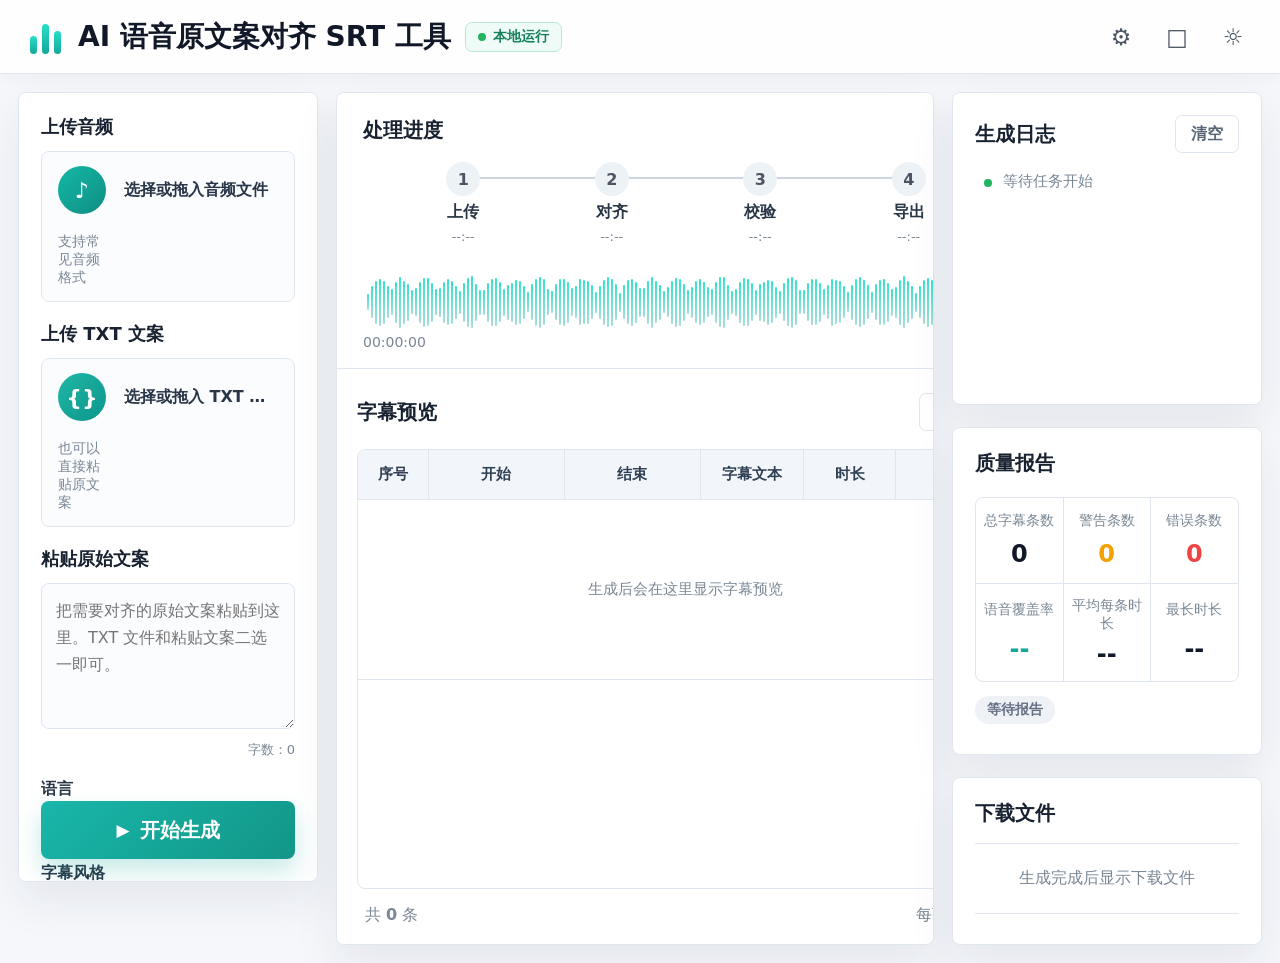
==== static/index.html @ 2daf081f "Refactor web UI to FastAPI" ====
<!doctype html>
<html lang="zh-CN">
<head>
    <meta charset="utf-8">
    <meta name="viewport" content="width=device-width, initial-scale=1">
    <title>AI 语音原文案对齐 SRT 工具</title>
    <link rel="stylesheet" href="/static/styles.css">
</head>
<body>
    <div class="app-shell">
        <header class="topbar">
            <div class="brand">
                <div class="brand-icon" aria-hidden="true">
                    <span></span><span></span><span></span>
                </div>
                <h1>AI 语音原文案对齐 SRT 工具</h1>
                <span class="local-badge"><span></span>本地运行</span>
            </div>
            <div class="top-actions" aria-label="工具栏">
                <button type="button" title="设置" aria-label="设置">⚙</button>
                <button type="button" title="打开工程" aria-label="打开工程">□</button>
                <button type="button" title="主题" aria-label="主题">☼</button>
            </div>
        </header>

        <main class="workspace">
            <aside class="panel input-panel">
                <form id="jobForm">
                    <div class="field-group">
                        <label class="section-title" for="audioInput">上传音频</label>
                        <div class="upload-card" id="audioCard">
                            <input id="audioInput" name="audio_file" type="file" accept="audio/*">
                            <div class="upload-empty" id="audioEmpty">
                                <div class="upload-icon music">♪</div>
                                <strong>选择或拖入音频文件</strong>
                                <span>支持常见音频格式</span>
                            </div>
                            <div class="upload-chosen hidden" id="audioChosen">
                                <div class="file-icon music">♪</div>
                                <div>
                                    <strong id="audioName">未选择音频</strong>
                                    <span id="audioMeta">--</span>
                                </div>
                                <button type="button" class="remove-file" data-clear="audioInput" aria-label="移除音频">×</button>
                            </div>
                        </div>
                    </div>

                    <div class="field-group">
                        <label class="section-title" for="scriptFileInput">上传 TXT 文案</label>
                        <div class="upload-card compact" id="scriptCard">
                            <input id="scriptFileInput" name="script_file" type="file" accept=".txt,text/plain">
                            <div class="upload-empty" id="scriptEmpty">
                                <div class="upload-icon doc">{}</div>
                                <strong>选择或拖入 TXT 文件</strong>
                                <span>也可以直接粘贴原文案</span>
                            </div>
                            <div class="upload-chosen hidden" id="scriptChosen">
                                <div class="file-icon doc">{}</div>
                                <div>
                                    <strong id="scriptName">未选择文案</strong>
                                    <span id="scriptMeta">--</span>
                                </div>
                                <button type="button" class="remove-file" data-clear="scriptFileInput" aria-label="移除文案">×</button>
                            </div>
                        </div>
                    </div>

                    <div class="field-group">
                        <label class="section-title" for="scriptText">粘贴原始文案</label>
                        <textarea id="scriptText" name="script_text" placeholder="把需要对齐的原始文案粘贴到这里。TXT 文件和粘贴文案二选一即可。"></textarea>
                        <div class="textarea-meta">字数：<span id="textCount">0</span></div>
                    </div>

                    <div class="form-grid">
                        <label>
                            <span>语言</span>
                            <select id="languageSelect" name="language"></select>
                        </label>
                        <label>
                            <span>字幕风格</span>
                            <select id="profileSelect" name="subtitle_profile"></select>
                        </label>
                    </div>

                    <details class="advanced" open>
                        <summary>高级设置</summary>
                        <div class="advanced-body">
                            <label class="step-field">
                                <span>最小字幕时长（秒）</span>
                                <div class="stepper">
                                    <button type="button" data-step="-0.1" data-target="minDuration">−</button>
                                    <input id="minDuration" name="min_duration" type="number" min="0.1" step="0.1">
                                    <button type="button" data-step="0.1" data-target="minDuration">＋</button>
                                </div>
                            </label>
                            <label class="step-field">
                                <span>最大字幕时长（秒）</span>
                                <div class="stepper">
                                    <button type="button" data-step="-0.1" data-target="maxDuration">−</button>
                                    <input id="maxDuration" name="max_duration" type="number" min="0.2" step="0.1">
                                    <button type="button" data-step="0.1" data-target="maxDuration">＋</button>
                                </div>
                            </label>
                            <label class="step-field">
                                <span>每行最大字符数</span>
                                <div class="stepper">
                                    <button type="button" data-step="-1" data-target="maxChars">−</button>
                                    <input id="maxChars" name="max_chars_per_line" type="number" min="1" step="1">
                                    <button type="button" data-step="1" data-target="maxChars">＋</button>
                                </div>
                            </label>
                            <label class="check-row">
                                <input id="generateVtt" name="generate_vtt" type="checkbox">
                                <span>生成 VTT</span>
                            </label>
                            <label class="check-row">
                                <input id="preservePunctuation" name="preserve_punctuation" type="checkbox">
                                <span>保留标点</span>
                            </label>
                        </div>
                    </details>

                    <button class="primary-action" id="submitButton" type="submit">
                        <span class="play-icon">▶</span>
                        开始生成
                    </button>
                </form>
            </aside>

            <section class="panel main-panel">
                <div class="process-card">
                    <div class="panel-header">
                        <h2>处理进度</h2>
                        <span id="statusText">等待上传</span>
                    </div>
                    <div class="steps" aria-label="处理步骤">
                        <div class="step" data-step-name="upload">
                            <div class="step-dot">1</div>
                            <strong>上传</strong>
                            <span id="uploadTime">--:--</span>
                        </div>
                        <div class="step" data-step-name="align">
                            <div class="step-dot">2</div>
                            <strong>对齐</strong>
                            <span id="alignTime">--:--</span>
                        </div>
                        <div class="step" data-step-name="validate">
                            <div class="step-dot">3</div>
                            <strong>校验</strong>
                            <span>--:--</span>
                        </div>
                        <div class="step" data-step-name="export">
                            <div class="step-dot">4</div>
                            <strong>导出</strong>
                            <span>--:--</span>
                        </div>
                    </div>
                    <div class="waveform" aria-hidden="true" id="waveform"></div>
                    <div class="timebar">
                        <span>00:00:00</span>
                        <span id="audioDuration">--:--</span>
                    </div>
                </div>

                <div class="preview-card">
                    <div class="panel-header">
                        <h2>字幕预览</h2>
                        <button type="button" id="refreshButton" class="secondary-action">刷新预览</button>
                    </div>
                    <div class="table-wrap">
                        <table>
                            <thead>
                                <tr>
                                    <th>序号</th>
                                    <th>开始</th>
                                    <th>结束</th>
                                    <th>字幕文本</th>
                                    <th>时长</th>
                                    <th>异常</th>
                                </tr>
                            </thead>
                            <tbody id="previewBody">
                                <tr class="empty-row">
                                    <td colspan="6">生成后会在这里显示字幕预览</td>
                                </tr>
                            </tbody>
                        </table>
                    </div>
                    <div class="table-footer">
                        <span>共 <strong id="rowCount">0</strong> 条</span>
                        <span>每页行数 <strong>50</strong></span>
                    </div>
                </div>
            </section>

            <aside class="panel output-panel">
                <section class="side-card">
                    <div class="panel-header">
                        <h2>生成日志</h2>
                        <button type="button" id="clearLogs" class="mini-button">清空</button>
                    </div>
                    <ol class="log-list" id="logList">
                        <li class="muted">等待任务开始</li>
                    </ol>
                </section>

                <section class="side-card">
                    <h2>质量报告</h2>
                    <div class="quality-grid" id="qualityGrid">
                        <div><span>总字幕条数</span><strong>0</strong></div>
                        <div><span>警告条数</span><strong>0</strong></div>
                        <div><span>错误条数</span><strong>0</strong></div>
                        <div><span>语音覆盖率</span><strong>--</strong></div>
                        <div><span>平均每条时长</span><strong>--</strong></div>
                        <div><span>最长时长</span><strong>--</strong></div>
                    </div>
                    <span class="pass-badge" id="qualityBadge">等待报告</span>
                </section>

                <section class="side-card">
                    <h2>下载文件</h2>
                    <div class="download-list" id="downloadList">
                        <div class="empty-download">生成完成后显示下载文件</div>
                    </div>
                </section>
            </aside>
        </main>
    </div>

    <script src="/static/app.js"></script>
</body>
</html>
---- static/styles.css ----
:root {
    --bg: #f5f7fb;
    --panel: #ffffff;
    --panel-soft: #fbfcfe;
    --line: #e0e6ee;
    --line-strong: #ccd6e1;
    --text: #1c2733;
    --muted: #7a8795;
    --accent: #14a79a;
    --accent-dark: #0f8177;
    --accent-soft: #e6f8f5;
    --green: #22b45f;
    --warning: #f59f00;
    --danger: #ef4444;
    --purple: #8b5cf6;
    --blue: #3b9df2;
    --shadow: 0 18px 46px rgba(25, 39, 54, 0.08);
}

* {
    box-sizing: border-box;
}

body {
    margin: 0;
    min-width: 1180px;
    background: var(--bg);
    color: var(--text);
    font-family: Inter, ui-sans-serif, system-ui, -apple-system, BlinkMacSystemFont, "Segoe UI", sans-serif;
}

button,
input,
select,
textarea {
    font: inherit;
}

button {
    cursor: pointer;
}

.app-shell {
    min-height: 100vh;
}

.topbar {
    display: flex;
    align-items: center;
    justify-content: space-between;
    height: 74px;
    padding: 0 30px;
    border-bottom: 1px solid var(--line);
    background: rgba(255, 255, 255, 0.94);
    box-shadow: 0 2px 18px rgba(20, 36, 52, 0.05);
}

.brand {
    display: flex;
    align-items: center;
    gap: 14px;
}

.brand-icon {
    display: flex;
    align-items: flex-end;
    gap: 5px;
    width: 34px;
    height: 34px;
}

.brand-icon span {
    width: 7px;
    border-radius: 999px;
    background: linear-gradient(180deg, #26dfca, var(--accent));
}

.brand-icon span:nth-child(1) { height: 18px; }
.brand-icon span:nth-child(2) { height: 30px; }
.brand-icon span:nth-child(3) { height: 23px; }

.brand h1 {
    margin: 0;
    color: #111827;
    font-size: 28px;
    font-weight: 780;
    letter-spacing: 0;
}

.local-badge {
    display: inline-flex;
    align-items: center;
    gap: 7px;
    padding: 5px 12px;
    border: 1px solid #b9e6db;
    border-radius: 7px;
    background: #effbf7;
    color: #16815d;
    font-size: 14px;
    font-weight: 720;
}

.local-badge span {
    width: 8px;
    height: 8px;
    border-radius: 999px;
    background: var(--green);
}

.top-actions {
    display: flex;
    align-items: center;
    gap: 22px;
}

.top-actions button {
    width: 34px;
    height: 34px;
    border: 0;
    background: transparent;
    color: #4b5563;
    font-size: 23px;
}

.workspace {
    display: grid;
    grid-template-columns: minmax(300px, 0.82fr) minmax(480px, 1.7fr) minmax(300px, 0.88fr);
    gap: 18px;
    padding: 18px;
}

.panel,
.side-card,
.process-card,
.preview-card {
    border: 1px solid var(--line);
    border-radius: 8px;
    background: var(--panel);
    box-shadow: var(--shadow);
}

.panel {
    min-width: 0;
    padding: 22px;
}

.input-panel {
    max-height: calc(100vh - 110px);
    overflow: auto;
}

.panel h2,
.section-title {
    display: block;
    margin: 0 0 12px;
    color: #182230;
    font-size: 18px;
    font-weight: 760;
}

.field-group {
    margin-bottom: 20px;
}

.upload-card {
    position: relative;
    min-height: 82px;
    border: 1px solid var(--line);
    border-radius: 8px;
    background: var(--panel-soft);
    transition: border-color 0.16s ease, box-shadow 0.16s ease;
}

.upload-card.compact {
    min-height: 82px;
}

.upload-card:hover,
.upload-card.dragging {
    border-color: #95d8d1;
    box-shadow: 0 0 0 4px var(--accent-soft);
}

.upload-card input[type="file"] {
    position: absolute;
    inset: 0;
    opacity: 0;
    cursor: pointer;
}

.upload-empty,
.upload-chosen {
    display: grid;
    grid-template-columns: 52px minmax(0, 1fr) 30px;
    align-items: center;
    gap: 14px;
    min-height: 82px;
    padding: 14px 16px;
}

.upload-empty {
    grid-template-columns: 52px minmax(0, 1fr);
}

.upload-empty strong,
.upload-chosen strong {
    display: block;
    overflow: hidden;
    color: #283647;
    font-size: 16px;
    font-weight: 760;
    text-overflow: ellipsis;
    white-space: nowrap;
}

.upload-empty span,
.upload-chosen span {
    display: block;
    margin-top: 5px;
    color: var(--muted);
    font-size: 14px;
}

.upload-icon,
.file-icon {
    display: grid;
    place-items: center;
    width: 48px;
    height: 48px;
    border-radius: 50%;
    color: #ffffff;
    font-size: 22px;
    font-weight: 800;
}

.music {
    background: linear-gradient(135deg, #13b9a6, #108d83);
}

.doc {
    background: linear-gradient(135deg, #20b7a6, #0d958b);
}

.remove-file {
    position: relative;
    z-index: 2;
    width: 30px;
    height: 30px;
    border: 0;
    background: transparent;
    color: #8a94a2;
    font-size: 26px;
}

.hidden {
    display: none !important;
}

textarea {
    width: 100%;
    min-height: 146px;
    resize: vertical;
    padding: 13px 14px;
    border: 1px solid var(--line);
    border-radius: 8px;
    background: var(--panel-soft);
    color: var(--text);
    line-height: 1.7;
    outline: none;
}

textarea:focus,
select:focus,
input:focus {
    border-color: var(--accent);
    box-shadow: 0 0 0 4px var(--accent-soft);
}

.textarea-meta {
    margin-top: 8px;
    color: var(--muted);
    font-size: 13px;
    text-align: right;
}

.form-grid {
    display: grid;
    grid-template-columns: 1fr;
    gap: 13px;
    margin-bottom: 18px;
}

.form-grid label,
.step-field {
    display: grid;
    grid-template-columns: 1fr;
    gap: 8px;
    color: #283647;
    font-weight: 720;
}

select,
.stepper input {
    height: 42px;
    border: 1px solid var(--line);
    border-radius: 7px;
    background: #ffffff;
    color: var(--text);
    outline: none;
}

select {
    padding: 0 12px;
}

.advanced {
    margin-bottom: 18px;
    border: 1px solid var(--line);
    border-radius: 8px;
    background: var(--panel-soft);
}

.advanced summary {
    display: flex;
    align-items: center;
    justify-content: space-between;
    min-height: 45px;
    padding: 0 14px;
    color: #283647;
    font-size: 16px;
    font-weight: 760;
    cursor: pointer;
}

.advanced-body {
    display: grid;
    gap: 14px;
    padding: 0 14px 14px;
}

.stepper {
    display: grid;
    grid-template-columns: 42px 1fr 42px;
    overflow: hidden;
    border: 1px solid var(--line);
    border-radius: 7px;
    background: #ffffff;
}

.stepper button,
.stepper input {
    height: 38px;
    border: 0;
    border-radius: 0;
    background: #ffffff;
    text-align: center;
}

.stepper button {
    color: #6b7280;
    font-size: 18px;
}

.stepper button:hover {
    background: #f0f5f8;
}

.stepper input {
    border-right: 1px solid var(--line);
    border-left: 1px solid var(--line);
}

.check-row {
    display: flex;
    align-items: center;
    gap: 10px;
    color: #283647;
    font-size: 15px;
    font-weight: 720;
}

.check-row input {
    width: 19px;
    height: 19px;
    accent-color: var(--accent);
}

.primary-action {
    position: sticky;
    bottom: 0;
    z-index: 3;
    display: flex;
    align-items: center;
    justify-content: center;
    gap: 10px;
    width: 100%;
    min-height: 58px;
    border: 0;
    border-radius: 8px;
    background: linear-gradient(135deg, #18b7aa, #129687);
    color: #ffffff;
    font-size: 20px;
    font-weight: 780;
    box-shadow: 0 12px 24px rgba(20, 167, 154, 0.24);
}

.primary-action:disabled {
    cursor: wait;
    opacity: 0.65;
}

.play-icon {
    font-size: 17px;
}

.main-panel {
    display: grid;
    grid-template-rows: auto minmax(0, 1fr);
    gap: 0;
    padding: 0;
    overflow: hidden;
}

.process-card {
    border-width: 0 0 1px;
    border-radius: 8px 8px 0 0;
    box-shadow: none;
    padding: 24px 26px 18px;
}

.panel-header {
    display: flex;
    align-items: center;
    justify-content: space-between;
    gap: 12px;
    margin-bottom: 18px;
}

.panel-header h2,
.side-card h2 {
    margin: 0;
    font-size: 20px;
    font-weight: 780;
}

.panel-header span {
    color: var(--muted);
    font-size: 14px;
}

.steps {
    display: grid;
    grid-template-columns: repeat(4, 1fr);
    gap: 0;
    margin: 10px 26px 26px;
}

.step {
    position: relative;
    display: grid;
    justify-items: center;
    gap: 6px;
    color: #596777;
}

.step::before {
    content: "";
    position: absolute;
    top: 15px;
    left: -50%;
    width: 100%;
    height: 2px;
    background: var(--line-strong);
}

.step:first-child::before {
    display: none;
}

.step-dot {
    position: relative;
    z-index: 1;
    display: grid;
    place-items: center;
    width: 34px;
    height: 34px;
    border-radius: 50%;
    background: #edf2f7;
    color: #4b5563;
    font-weight: 800;
}

.step strong {
    color: #283647;
    font-size: 16px;
}

.step span {
    color: var(--muted);
    font-size: 13px;
}

.step.complete::before,
.step.active::before {
    background: linear-gradient(90deg, var(--green), var(--accent));
}

.step.complete .step-dot {
    background: var(--green);
    color: #ffffff;
}

.step.active .step-dot {
    background: var(--accent);
    color: #ffffff;
    box-shadow: 0 0 0 6px var(--accent-soft);
}

.step.error .step-dot {
    background: var(--danger);
    color: #ffffff;
}

.waveform {
    display: flex;
    align-items: center;
    gap: 2px;
    height: 64px;
    padding: 0 4px;
    overflow: hidden;
}

.waveform span {
    flex: 1;
    min-width: 2px;
    border-radius: 99px;
    background: linear-gradient(180deg, rgba(38, 223, 202, 0.92), rgba(20, 167, 154, 0.38));
}

.timebar {
    display: flex;
    justify-content: space-between;
    color: var(--muted);
    font-size: 14px;
}

.preview-card {
    border: 0;
    border-radius: 0;
    box-shadow: none;
    min-height: 0;
    padding: 24px 20px 18px;
}

.secondary-action,
.mini-button {
    min-height: 38px;
    padding: 0 15px;
    border: 1px solid var(--line);
    border-radius: 7px;
    background: #ffffff;
    color: #596777;
    font-weight: 720;
}

.secondary-action:hover,
.mini-button:hover {
    border-color: #9edbd4;
    color: var(--accent-dark);
}

.table-wrap {
    overflow: auto;
    border: 1px solid var(--line);
    border-radius: 8px;
    max-height: calc(100vh - 390px);
    min-height: 440px;
}

table {
    width: 100%;
    border-collapse: collapse;
    table-layout: fixed;
}

th,
td {
    padding: 15px 12px;
    border-bottom: 1px solid var(--line);
    border-right: 1px solid var(--line);
    vertical-align: middle;
}

th {
    position: sticky;
    top: 0;
    z-index: 1;
    background: #f2f6fa;
    color: #314155;
    font-size: 15px;
    font-weight: 780;
}

td {
    color: #2d3748;
    font-size: 15px;
    line-height: 1.55;
}

th:nth-child(1), td:nth-child(1) { width: 70px; text-align: center; }
th:nth-child(2), td:nth-child(2),
th:nth-child(3), td:nth-child(3) { width: 136px; }
th:nth-child(5), td:nth-child(5) { width: 92px; text-align: center; }
th:nth-child(6), td:nth-child(6) { width: 118px; text-align: center; }

tbody tr:nth-child(even) td {
    background: #fbfdff;
}

.warning-row td {
    background: #fff8e8 !important;
}

.warning-chip {
    display: inline-flex;
    padding: 5px 9px;
    border: 1px solid #ffd280;
    border-radius: 6px;
    background: #fff7e6;
    color: #d97706;
    font-size: 13px;
    font-weight: 760;
}

.empty-row td {
    height: 180px;
    color: var(--muted);
    text-align: center;
}

.table-footer {
    display: flex;
    justify-content: space-between;
    padding: 16px 8px 0;
    color: var(--muted);
}

.output-panel {
    display: grid;
    grid-template-rows: minmax(300px, 0.95fr) auto auto;
    gap: 22px;
    padding: 0;
    background: transparent;
    border: 0;
    box-shadow: none;
}

.side-card {
    padding: 22px;
}

.log-list {
    display: grid;
    gap: 12px;
    max-height: 330px;
    margin: 0;
    padding: 0 8px 0 4px;
    overflow: auto;
    list-style: none;
}

.log-list li {
    position: relative;
    padding-left: 24px;
    color: #4b5563;
    font-size: 15px;
    line-height: 1.45;
}

.log-list li::before {
    content: "";
    position: absolute;
    top: 8px;
    left: 5px;
    width: 8px;
    height: 8px;
    border-radius: 50%;
    background: var(--green);
}

.log-list .muted {
    color: var(--muted);
}

.quality-grid {
    display: grid;
    grid-template-columns: repeat(3, 1fr);
    margin-top: 20px;
    border: 1px solid var(--line);
    border-radius: 8px;
    overflow: hidden;
}

.quality-grid div {
    min-height: 86px;
    display: grid;
    place-items: center;
    gap: 7px;
    padding: 13px 8px;
    border-right: 1px solid var(--line);
    border-bottom: 1px solid var(--line);
    text-align: center;
}

.quality-grid div:nth-child(3n) {
    border-right: 0;
}

.quality-grid div:nth-last-child(-n + 3) {
    border-bottom: 0;
}

.quality-grid span {
    color: var(--muted);
    font-size: 14px;
}

.quality-grid strong {
    color: #111827;
    font-size: 24px;
    font-weight: 800;
}

.quality-grid div:nth-child(2) strong {
    color: var(--warning);
}

.quality-grid div:nth-child(3) strong {
    color: var(--danger);
}

.quality-grid div:nth-child(4) strong {
    color: var(--accent);
}

.pass-badge {
    display: inline-flex;
    margin-top: 14px;
    padding: 5px 12px;
    border-radius: 999px;
    background: #eef2f6;
    color: #667085;
    font-size: 14px;
    font-weight: 760;
}

.pass-badge.pass {
    background: #eaf8ef;
    color: #16815d;
}

.pass-badge.warn {
    background: #fff5df;
    color: #a16207;
}

.download-list {
    display: grid;
    margin-top: 16px;
    border-top: 1px solid var(--line);
}

.download-item,
.empty-download {
    display: grid;
    grid-template-columns: 44px minmax(0, 1fr) 42px;
    align-items: center;
    gap: 12px;
    min-height: 70px;
    border-bottom: 1px solid var(--line);
}

.empty-download {
    grid-template-columns: 1fr;
    color: var(--muted);
    text-align: center;
}

.download-icon {
    display: grid;
    place-items: center;
    width: 38px;
    height: 42px;
    border-radius: 7px;
    color: #ffffff;
    font-size: 12px;
    font-weight: 860;
}

.download-icon.srt { background: var(--purple); }
.download-icon.vtt { background: #21bf55; }
.download-icon.quality_report { background: var(--blue); }
.download-icon.alignment { background: #f59e0b; }

.download-name {
    overflow: hidden;
    color: #283647;
    font-weight: 780;
    text-overflow: ellipsis;
    white-space: nowrap;
}

.download-meta {
    margin-top: 3px;
    color: var(--muted);
    font-size: 13px;
}

.download-link {
    display: grid;
    place-items: center;
    width: 38px;
    height: 38px;
    border: 1px solid var(--line);
    border-radius: 7px;
    color: #4b5563;
    text-decoration: none;
    font-size: 22px;
}

.download-link:hover {
    border-color: var(--accent);
    color: var(--accent-dark);
}

.error-banner {
    margin-bottom: 14px;
    padding: 12px 14px;
    border: 1px solid #fecaca;
    border-radius: 8px;
    background: #fff1f2;
    color: #b91c1c;
    font-weight: 720;
}

@media (max-width: 1050px) {
    body {
        min-width: 0;
    }

    .workspace {
        grid-template-columns: 1fr;
    }

    .table-wrap {
        max-height: none;
    }
}
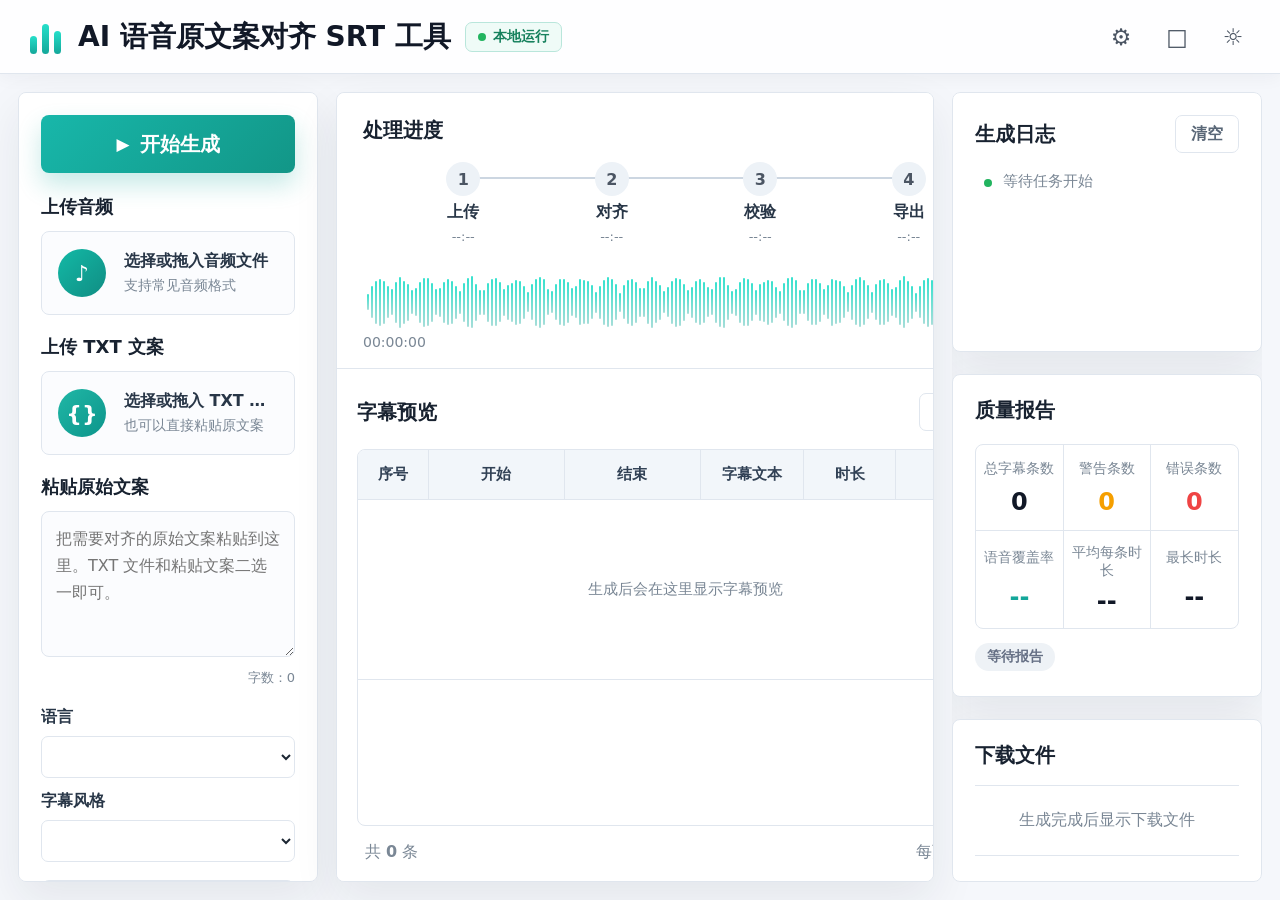
==== commit 63b6207c: "fix: 优化音频下载命名与 stable-ts 自动识别" ====
--- a/static/index.html
+++ b/static/index.html
@@ -26,14 +26,21 @@
         <main class="workspace">
             <aside class="panel input-panel">
                 <form id="jobForm">
+                    <button class="primary-action" id="submitButton" type="submit">
+                        <span class="play-icon">▶</span>
+                        开始生成
+                    </button>
+
                     <div class="field-group">
                         <label class="section-title" for="audioInput">上传音频</label>
                         <div class="upload-card" id="audioCard">
                             <input id="audioInput" name="audio_file" type="file" accept="audio/*">
                             <div class="upload-empty" id="audioEmpty">
                                 <div class="upload-icon music">♪</div>
-                                <strong>选择或拖入音频文件</strong>
-                                <span>支持常见音频格式</span>
+                                <div class="upload-copy">
+                                    <strong>选择或拖入音频文件</strong>
+                                    <span>支持常见音频格式</span>
+                                </div>
                             </div>
                             <div class="upload-chosen hidden" id="audioChosen">
                                 <div class="file-icon music">♪</div>
@@ -52,8 +59,10 @@
                             <input id="scriptFileInput" name="script_file" type="file" accept=".txt,text/plain">
                             <div class="upload-empty" id="scriptEmpty">
                                 <div class="upload-icon doc">{}</div>
-                                <strong>选择或拖入 TXT 文件</strong>
-                                <span>也可以直接粘贴原文案</span>
+                                <div class="upload-copy">
+                                    <strong>选择或拖入 TXT 文件</strong>
+                                    <span>也可以直接粘贴原文案</span>
+                                </div>
                             </div>
                             <div class="upload-chosen hidden" id="scriptChosen">
                                 <div class="file-icon doc">{}</div>
@@ -121,10 +130,6 @@
                         </div>
                     </details>
 
-                    <button class="primary-action" id="submitButton" type="submit">
-                        <span class="play-icon">▶</span>
-                        开始生成
-                    </button>
                 </form>
             </aside>
 
@@ -195,7 +200,7 @@
             </section>
 
             <aside class="panel output-panel">
-                <section class="side-card">
+                <section class="side-card log-card">
                     <div class="panel-header">
                         <h2>生成日志</h2>
                         <button type="button" id="clearLogs" class="mini-button">清空</button>
--- a/static/styles.css
+++ b/static/styles.css
@@ -21,9 +21,15 @@
     box-sizing: border-box;
 }
 
+html {
+    height: 100%;
+}
+
 body {
     margin: 0;
+    height: 100%;
     min-width: 1180px;
+    overflow: hidden;
     background: var(--bg);
     color: var(--text);
     font-family: Inter, ui-sans-serif, system-ui, -apple-system, BlinkMacSystemFont, "Segoe UI", sans-serif;
@@ -41,7 +47,10 @@
 }
 
 .app-shell {
-    min-height: 100vh;
+    display: grid;
+    grid-template-rows: 74px minmax(0, 1fr);
+    height: 100vh;
+    overflow: hidden;
 }
 
 .topbar {
@@ -125,8 +134,11 @@
 .workspace {
     display: grid;
     grid-template-columns: minmax(300px, 0.82fr) minmax(480px, 1.7fr) minmax(300px, 0.88fr);
+    align-items: stretch;
     gap: 18px;
+    min-height: 0;
     padding: 18px;
+    overflow: hidden;
 }
 
 .panel,
@@ -141,12 +153,14 @@
 
 .panel {
     min-width: 0;
+    min-height: 0;
+    height: 100%;
     padding: 22px;
 }
 
 .input-panel {
-    max-height: calc(100vh - 110px);
-    overflow: auto;
+    overflow-y: auto;
+    overflow-x: hidden;
 }
 
 .panel h2,
@@ -202,6 +216,10 @@
     grid-template-columns: 52px minmax(0, 1fr);
 }
 
+.upload-copy {
+    min-width: 0;
+}
+
 .upload-empty strong,
 .upload-chosen strong {
     display: block;
@@ -216,9 +234,12 @@
 .upload-empty span,
 .upload-chosen span {
     display: block;
+    overflow: hidden;
     margin-top: 5px;
     color: var(--muted);
     font-size: 14px;
+    text-overflow: ellipsis;
+    white-space: nowrap;
 }
 
 .upload-icon,
@@ -386,9 +407,6 @@
 }
 
 .primary-action {
-    position: sticky;
-    bottom: 0;
-    z-index: 3;
     display: flex;
     align-items: center;
     justify-content: center;
@@ -402,6 +420,7 @@
     font-size: 20px;
     font-weight: 780;
     box-shadow: 0 12px 24px rgba(20, 167, 154, 0.24);
+    margin-bottom: 22px;
 }
 
 .primary-action:disabled {
@@ -545,6 +564,8 @@
 }
 
 .preview-card {
+    display: grid;
+    grid-template-rows: auto minmax(0, 1fr) auto;
     border: 0;
     border-radius: 0;
     box-shadow: none;
@@ -573,8 +594,7 @@
     overflow: auto;
     border: 1px solid var(--line);
     border-radius: 8px;
-    max-height: calc(100vh - 390px);
-    min-height: 440px;
+    min-height: 0;
 }
 
 table {
@@ -647,25 +667,37 @@
 
 .output-panel {
     display: grid;
-    grid-template-rows: minmax(300px, 0.95fr) auto auto;
+    grid-template-rows: minmax(260px, 0.95fr) auto auto;
     gap: 22px;
     padding: 0;
     background: transparent;
     border: 0;
     box-shadow: none;
+    overflow-y: auto;
+    overflow-x: hidden;
 }
 
 .side-card {
     padding: 22px;
 }
 
+.log-card {
+    display: grid;
+    grid-template-rows: auto minmax(0, 1fr);
+    min-height: 260px;
+    overflow: hidden;
+}
+
 .log-list {
     display: grid;
+    align-content: start;
     gap: 12px;
-    max-height: 330px;
+    min-height: 0;
+    max-height: none;
     margin: 0;
     padding: 0 8px 0 4px;
-    overflow: auto;
+    overflow-y: auto;
+    overflow-x: hidden;
     list-style: none;
 }
 
@@ -675,6 +707,8 @@
     color: #4b5563;
     font-size: 15px;
     line-height: 1.45;
+    overflow-wrap: anywhere;
+    word-break: break-word;
 }
 
 .log-list li::before {
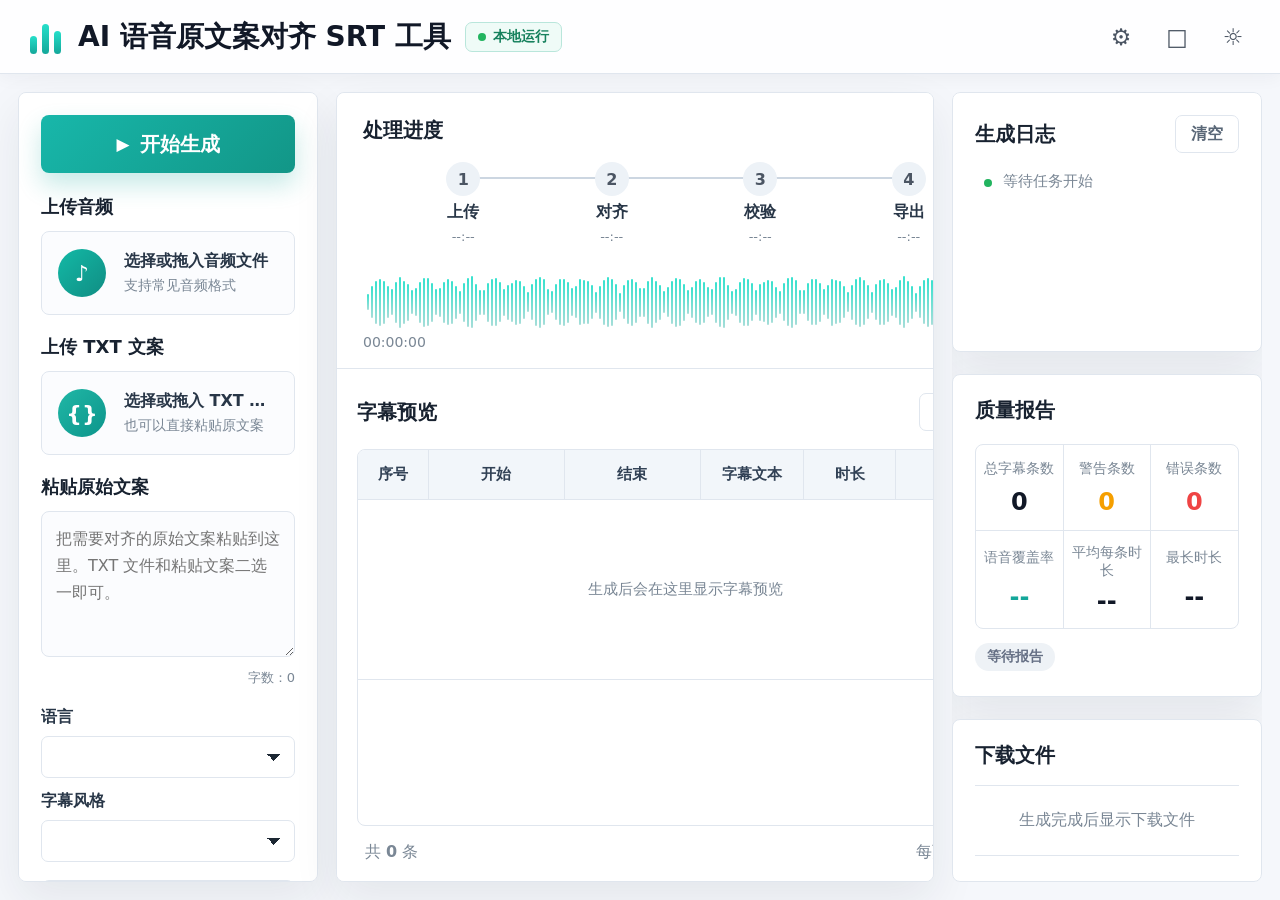
==== commit 5da80c21: "fix: 强制手动选择语言并移除自动识别" ====
--- a/static/index.html
+++ b/static/index.html
@@ -84,7 +84,7 @@
                     <div class="form-grid">
                         <label>
                             <span>语言</span>
-                            <select id="languageSelect" name="language"></select>
+                            <select id="languageSelect" name="language" required></select>
                         </label>
                         <label>
                             <span>字幕风格</span>
--- a/static/styles.css
+++ b/static/styles.css
@@ -331,7 +331,12 @@
 }
 
 select {
-    padding: 0 12px;
+    appearance: none;
+    padding: 0 40px 0 12px;
+    background-image: linear-gradient(45deg, transparent 50%, #1c2733 50%), linear-gradient(135deg, #1c2733 50%, transparent 50%);
+    background-position: calc(100% - 20px) 50%, calc(100% - 13px) 50%;
+    background-size: 7px 7px, 7px 7px;
+    background-repeat: no-repeat;
 }
 
 .advanced {
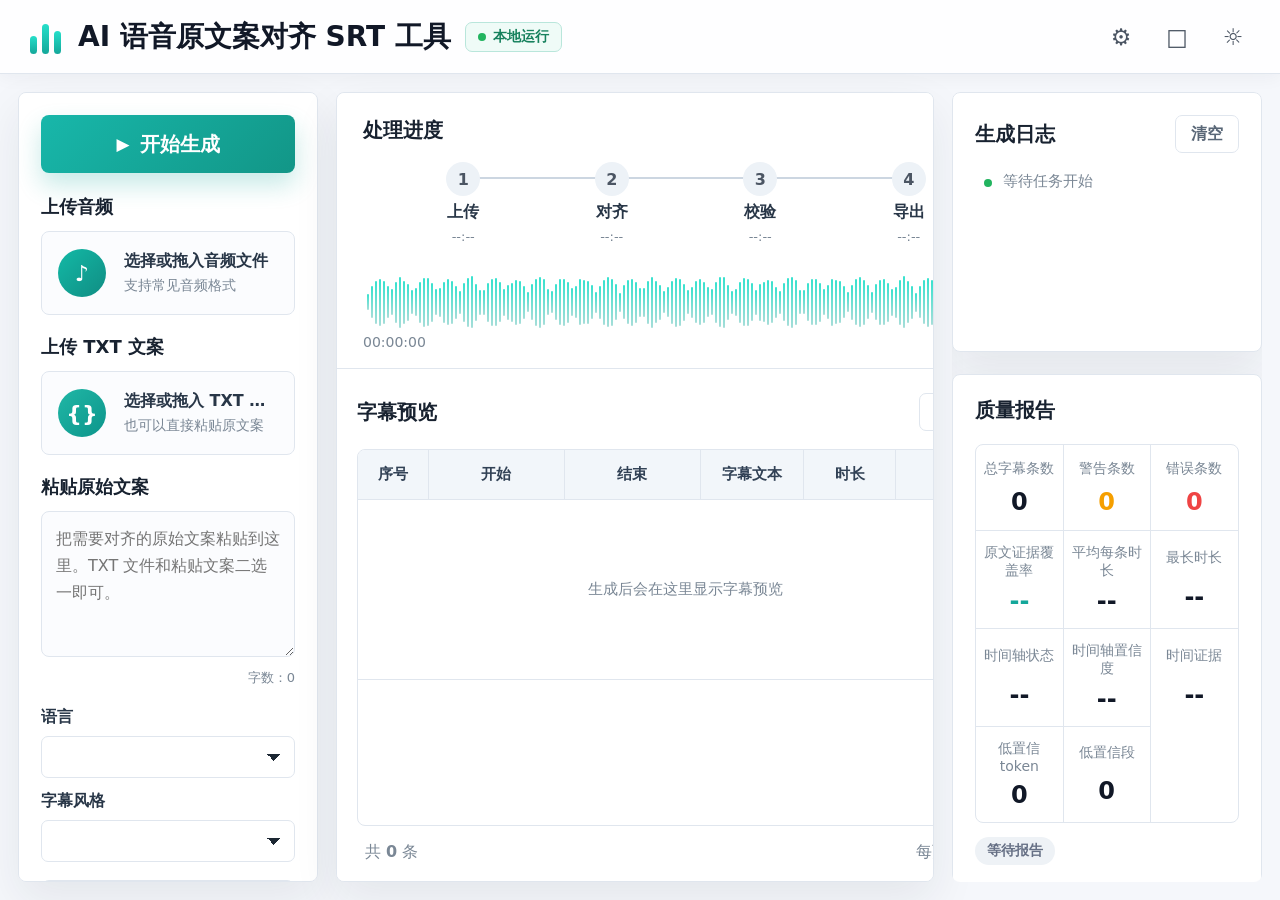
==== commit 64bb678f: "feat: 增加严格原文映射与质量门禁对齐流程" ====
--- a/static/index.html
+++ b/static/index.html
@@ -216,9 +216,14 @@
                         <div><span>总字幕条数</span><strong>0</strong></div>
                         <div><span>警告条数</span><strong>0</strong></div>
                         <div><span>错误条数</span><strong>0</strong></div>
-                        <div><span>语音覆盖率</span><strong>--</strong></div>
+                        <div><span>原文证据覆盖率</span><strong>--</strong></div>
                         <div><span>平均每条时长</span><strong>--</strong></div>
                         <div><span>最长时长</span><strong>--</strong></div>
+                        <div><span>时间轴状态</span><strong>--</strong></div>
+                        <div><span>时间轴置信度</span><strong>--</strong></div>
+                        <div><span>时间证据</span><strong>--</strong></div>
+                        <div><span>低置信 token</span><strong>0</strong></div>
+                        <div><span>低置信段</span><strong>0</strong></div>
                     </div>
                     <span class="pass-badge" id="qualityBadge">等待报告</span>
                 </section>
@@ -233,6 +238,6 @@
         </main>
     </div>
 
-    <script src="/static/app.js"></script>
+    <script src="/static/app.js?v=20260801-qwen-mlx-quality"></script>
 </body>
 </html>
--- a/static/styles.css
+++ b/static/styles.css
@@ -855,6 +855,11 @@
     font-size: 13px;
 }
 
+.download-item.needs-review .download-meta {
+    color: var(--warning);
+    font-weight: 760;
+}
+
 .download-link {
     display: grid;
     place-items: center;
